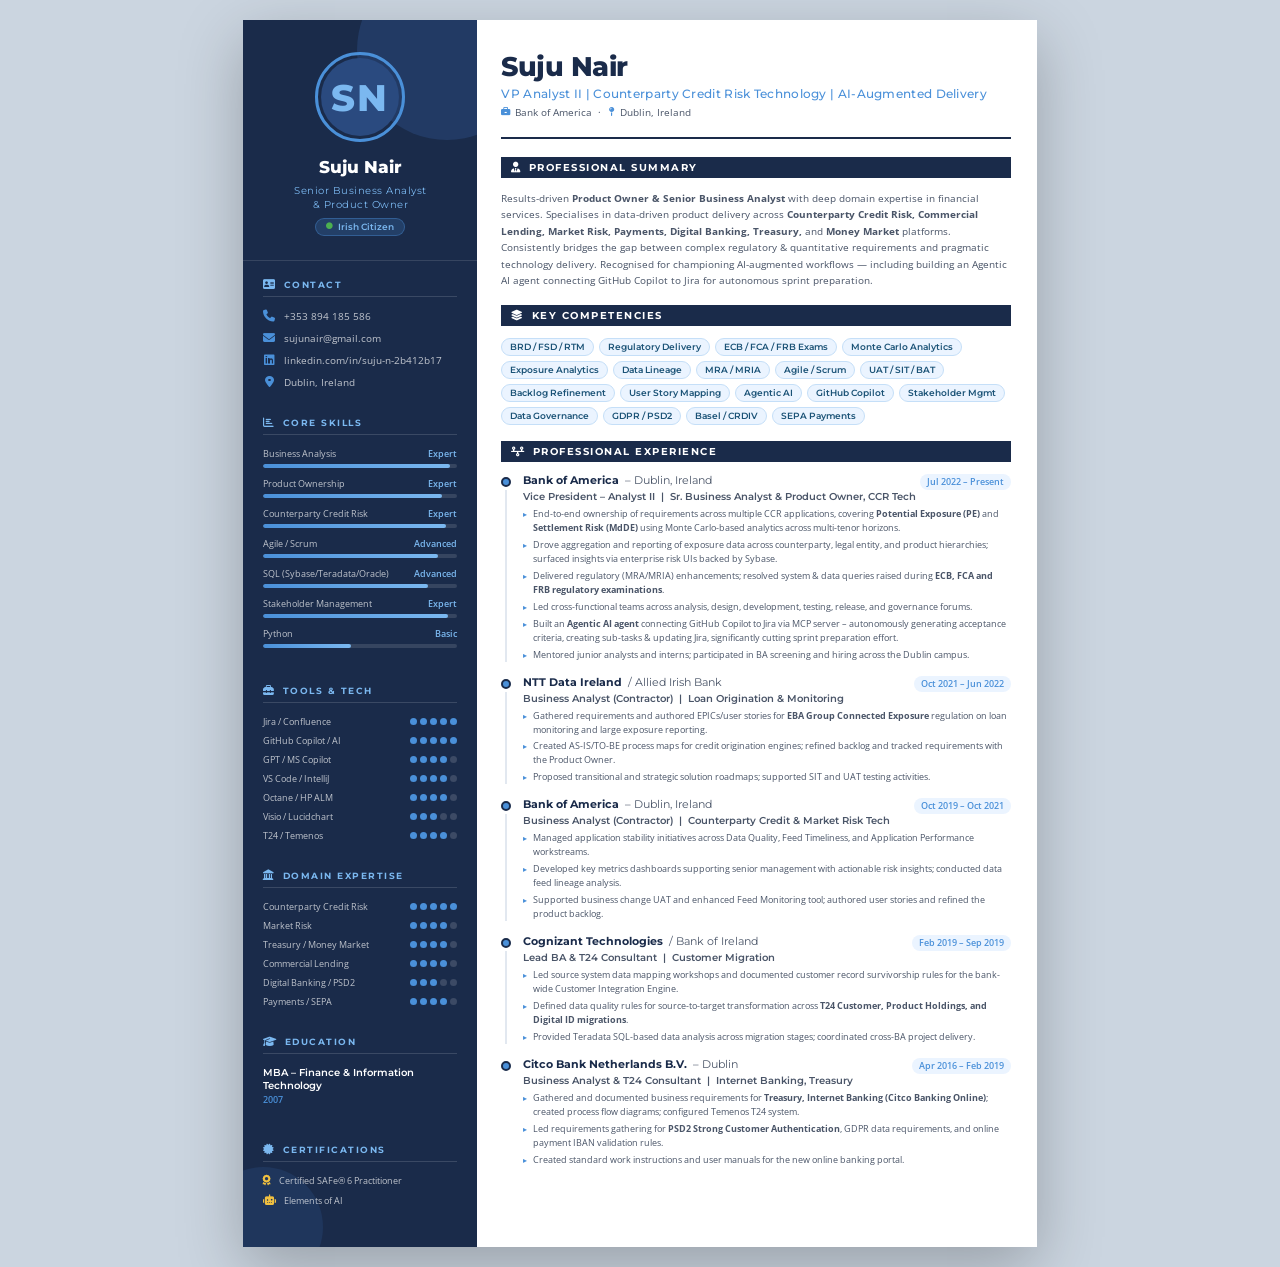
==== resume.html @ fcee7c19 "Add files via upload" ====
<!DOCTYPE html>
<html lang="en">
<head>
  <meta charset="UTF-8" />
  <meta name="viewport" content="width=device-width, initial-scale=1.0"/>
  <title>Suju Nair – CV | Senior Business Analyst & Product Owner</title>
  <meta name="description" content="Professional CV of Suju Nair – VP Analyst at Bank of America, specialising in Counterparty Credit Risk Technology and AI-augmented delivery."/>
  <link rel="preconnect" href="https://fonts.googleapis.com"/>
  <link rel="preconnect" href="https://fonts.gstatic.com" crossorigin/>
  <link href="https://fonts.googleapis.com/css2?family=Montserrat:wght@300;400;500;600;700;800&family=Open+Sans:wght@300;400;500;600&display=swap" rel="stylesheet"/>
  <link rel="stylesheet" href="https://cdnjs.cloudflare.com/ajax/libs/font-awesome/6.5.1/css/all.min.css"/>

  <style>
    /* ── Reset & Base ── */
    *, *::before, *::after { box-sizing: border-box; margin: 0; padding: 0; }

    :root {
      --sidebar-bg: #1A2B4A;
      --sidebar-accent: #2A4A7F;
      --accent: #4A90D9;
      --accent-light: #7BB8F0;
      --gold: #F0C040;
      --text-light: #FFFFFF;
      --text-muted: rgba(255,255,255,0.72);
      --main-bg: #FFFFFF;
      --main-text: #1E2535;
      --sub-text: #4A5568;
      --border: #E2E8F0;
      --tag-bg: #EBF4FF;
      --tag-text: #1A5276;
    }

    html { font-size: 10pt; }

    body {
      font-family: 'Open Sans', sans-serif;
      background: #CBD5E0;
      display: flex;
      justify-content: center;
      align-items: flex-start;
      min-height: 100vh;
      padding: 20px;
    }

    /* ── Page wrapper ── */
    .page {
      width: 210mm;
      background: var(--main-bg);
      display: grid;
      grid-template-columns: 62mm 1fr;
      box-shadow: 0 20px 60px rgba(0,0,0,0.25);
      position: relative;
    }

    /* ═══════════════════════════
       SIDEBAR
    ═══════════════════════════ */
    .sidebar {
      background: var(--sidebar-bg);
      color: var(--text-light);
      padding: 0 0 30px 0;
      display: flex;
      flex-direction: column;
      gap: 0;
      position: relative;
      overflow: hidden;
    }

    /* decorative circles */
    .sidebar::before {
      content: '';
      position: absolute;
      top: -60px; right: -60px;
      width: 180px; height: 180px;
      border-radius: 50%;
      background: var(--sidebar-accent);
      opacity: 0.5;
    }
    .sidebar::after {
      content: '';
      position: absolute;
      bottom: -40px; left: -40px;
      width: 120px; height: 120px;
      border-radius: 50%;
      background: var(--sidebar-accent);
      opacity: 0.35;
    }

    /* Profile block */
    .profile-block {
      display: flex;
      flex-direction: column;
      align-items: center;
      padding: 32px 20px 24px;
      text-align: center;
      border-bottom: 1px solid rgba(255,255,255,0.12);
      position: relative;
      z-index: 2;
    }

    .avatar-ring {
      width: 90px; height: 90px;
      border-radius: 50%;
      border: 3px solid var(--accent);
      padding: 3px;
      margin-bottom: 14px;
    }
    .avatar-ring .avatar-inner {
      width: 100%; height: 100%;
      border-radius: 50%;
      background: var(--sidebar-accent);
      display: flex;
      align-items: center;
      justify-content: center;
      font-family: 'Montserrat', sans-serif;
      font-weight: 800;
      font-size: 28pt;
      color: var(--accent-light);
      letter-spacing: 2px;
    }

    .profile-name {
      font-family: 'Montserrat', sans-serif;
      font-weight: 800;
      font-size: 13pt;
      line-height: 1.25;
      color: #fff;
      margin-bottom: 6px;
    }
    .profile-title {
      font-family: 'Montserrat', sans-serif;
      font-weight: 400;
      font-size: 7.5pt;
      color: var(--accent-light);
      letter-spacing: 0.5px;
      line-height: 1.4;
    }

    /* Sidebar sections */
    .sidebar-section {
      padding: 18px 20px 10px;
      position: relative;
      z-index: 2;
    }

    .sidebar-section-title {
      font-family: 'Montserrat', sans-serif;
      font-weight: 700;
      font-size: 7pt;
      letter-spacing: 1.5px;
      text-transform: uppercase;
      color: var(--accent-light);
      display: flex;
      align-items: center;
      gap: 7px;
      margin-bottom: 12px;
      padding-bottom: 6px;
      border-bottom: 1px solid rgba(255,255,255,0.14);
    }
    .sidebar-section-title i {
      font-size: 8pt;
    }

    /* Contact */
    .contact-list { list-style: none; display: flex; flex-direction: column; gap: 8px; }
    .contact-list li {
      display: flex;
      align-items: flex-start;
      gap: 9px;
      font-size: 7.5pt;
      color: var(--text-muted);
      line-height: 1.4;
    }
    .contact-list li i {
      color: var(--accent);
      font-size: 9pt;
      margin-top: 1px;
      flex-shrink: 0;
      width: 12px;
      text-align: center;
    }
    .contact-list a { color: inherit; text-decoration: none; }

    /* Status badge */
    .status-badge {
      display: inline-flex;
      align-items: center;
      gap: 5px;
      background: rgba(74,144,217,0.2);
      border: 1px solid rgba(74,144,217,0.4);
      border-radius: 20px;
      padding: 3px 10px;
      font-size: 6.5pt;
      color: var(--accent-light);
      font-family: 'Montserrat', sans-serif;
      font-weight: 600;
      margin-top: 6px;
    }

    /* Skills bars */
    .skill-item { margin-bottom: 9px; }
    .skill-label {
      display: flex;
      justify-content: space-between;
      font-size: 7pt;
      color: var(--text-muted);
      margin-bottom: 4px;
    }
    .skill-label span:last-child { color: var(--accent-light); font-weight: 600; }
    .skill-bar {
      height: 4px;
      background: rgba(255,255,255,0.12);
      border-radius: 10px;
      overflow: hidden;
    }
    .skill-fill {
      height: 100%;
      border-radius: 10px;
      background: linear-gradient(90deg, var(--accent), var(--accent-light));
    }

    /* Dot skills */
    .dot-skill-list { display: flex; flex-direction: column; gap: 6px; }
    .dot-skill {
      display: flex;
      justify-content: space-between;
      align-items: center;
      font-size: 7pt;
      color: var(--text-muted);
    }
    .dots {
      display: flex;
      gap: 3px;
    }
    .dot {
      width: 7px; height: 7px;
      border-radius: 50%;
      background: rgba(255,255,255,0.15);
    }
    .dot.filled { background: var(--accent); }

    /* Cert tags */
    .cert-list { display: flex; flex-direction: column; gap: 7px; }
    .cert-item {
      display: flex;
      align-items: flex-start;
      gap: 8px;
      font-size: 7pt;
      color: var(--text-muted);
      line-height: 1.4;
    }
    .cert-item i {
      color: var(--gold);
      font-size: 8pt;
      flex-shrink: 0;
      margin-top: 1px;
    }

    /* Education sidebar */
    .edu-item {
      margin-bottom: 10px;
    }
    .edu-degree {
      font-family: 'Montserrat', sans-serif;
      font-weight: 600;
      font-size: 7.5pt;
      color: #fff;
      line-height: 1.3;
    }
    .edu-year {
      font-size: 6.5pt;
      color: var(--accent);
      font-weight: 600;
      margin-top: 2px;
    }

    /* ═══════════════════════════
       MAIN CONTENT
    ═══════════════════════════ */
    .main {
      padding: 32px 26px 30px 24px;
      display: flex;
      flex-direction: column;
      gap: 0;
    }

    /* Main header */
    .main-header {
      padding-bottom: 18px;
      border-bottom: 2px solid var(--sidebar-bg);
      margin-bottom: 18px;
    }
    .main-header h1 {
      font-family: 'Montserrat', sans-serif;
      font-weight: 800;
      font-size: 20pt;
      color: var(--sidebar-bg);
      letter-spacing: -0.5px;
      line-height: 1.15;
    }
    .main-header .title-line {
      font-family: 'Montserrat', sans-serif;
      font-weight: 500;
      font-size: 9pt;
      color: var(--accent);
      letter-spacing: 0.3px;
      margin-top: 3px;
    }
    .main-header .location-line {
      font-size: 7.5pt;
      color: var(--sub-text);
      margin-top: 4px;
      display: flex;
      align-items: center;
      gap: 5px;
    }

    /* Section headings */
    .section { margin-bottom: 16px; }
    .section-title {
      font-family: 'Montserrat', sans-serif;
      font-weight: 700;
      font-size: 7.5pt;
      letter-spacing: 1.5px;
      text-transform: uppercase;
      color: #fff;
      background: var(--sidebar-bg);
      padding: 4px 10px;
      display: flex;
      align-items: center;
      gap: 7px;
      margin-bottom: 12px;
    }
    .section-title i { font-size: 8pt; }

    /* Summary */
    .summary-text {
      font-size: 7.5pt;
      color: var(--sub-text);
      line-height: 1.65;
    }

    /* Experience timeline */
    .timeline { display: flex; flex-direction: column; gap: 0; }

    .tl-item {
      display: grid;
      grid-template-columns: 10px 1fr;
      gap: 0 12px;
      position: relative;
      padding-bottom: 14px;
    }
    .tl-item:last-child { padding-bottom: 0; }

    /* timeline line */
    .tl-line {
      display: flex;
      flex-direction: column;
      align-items: center;
    }
    .tl-dot {
      width: 10px; height: 10px;
      border-radius: 50%;
      background: var(--accent);
      border: 2px solid var(--sidebar-bg);
      flex-shrink: 0;
      margin-top: 3px;
    }
    .tl-connector {
      flex: 1;
      width: 2px;
      background: var(--border);
      margin-top: 3px;
    }
    .tl-item:last-child .tl-connector { display: none; }

    .tl-body { padding-top: 0; }

    .tl-header {
      display: flex;
      justify-content: space-between;
      align-items: flex-start;
      flex-wrap: wrap;
      gap: 2px;
    }

    .tl-company {
      font-family: 'Montserrat', sans-serif;
      font-weight: 700;
      font-size: 8pt;
      color: var(--sidebar-bg);
    }
    .tl-date {
      font-size: 6.5pt;
      font-weight: 600;
      color: var(--accent);
      background: var(--tag-bg);
      padding: 2px 7px;
      border-radius: 10px;
      white-space: nowrap;
    }
    .tl-role {
      font-family: 'Montserrat', sans-serif;
      font-weight: 600;
      font-size: 7.2pt;
      color: var(--sub-text);
      margin-top: 1px;
      margin-bottom: 5px;
    }
    .tl-bullets {
      list-style: none;
      display: flex;
      flex-direction: column;
      gap: 3px;
    }
    .tl-bullets li {
      font-size: 7pt;
      color: var(--sub-text);
      line-height: 1.5;
      padding-left: 10px;
      position: relative;
    }
    .tl-bullets li::before {
      content: '▸';
      position: absolute;
      left: 0;
      color: var(--accent);
      font-size: 6pt;
      top: 1px;
    }

    /* Skill Tags */
    .tag-cloud { display: flex; flex-wrap: wrap; gap: 5px; }
    .tag {
      background: var(--tag-bg);
      color: var(--tag-text);
      font-size: 6.5pt;
      font-weight: 600;
      padding: 3px 8px;
      border-radius: 12px;
      font-family: 'Montserrat', sans-serif;
      border: 1px solid #C5DFF8;
    }

    /* ── Print styles ── */
    @media print {
      body {
        background: none;
        padding: 0;
        margin: 0;
      }
      .page {
        width: 210mm;
        box-shadow: none;
        page-break-after: avoid;
      }

      @page {
        size: A4;
        margin: 0;
      }
    }
  </style>
</head>
<body>
<div class="page">

  <!-- ════════════════ SIDEBAR ════════════════ -->
  <aside class="sidebar">

    <!-- Profile -->
    <div class="profile-block">
      <div class="avatar-ring">
        <div class="avatar-inner">SN</div>
      </div>
      <div class="profile-name">Suju Nair</div>
      <div class="profile-title">Senior Business Analyst<br/>& Product Owner</div>
      <div class="status-badge"><i class="fa-solid fa-circle" style="font-size:5pt;color:#4CAF50;"></i> Irish Citizen</div>
    </div>

    <!-- Contact -->
    <div class="sidebar-section">
      <div class="sidebar-section-title"><i class="fa-solid fa-address-card"></i> Contact</div>
      <ul class="contact-list">
        <li><i class="fa-solid fa-phone"></i> +353 894 185 586</li>
        <li><i class="fa-solid fa-envelope"></i> sujunair@gmail.com</li>
        <li><i class="fa-brands fa-linkedin"></i>
          <a href="https://www.linkedin.com/in/suju-n-2b412b17" target="_blank">linkedin.com/in/suju-n-2b412b17</a>
        </li>
        <li><i class="fa-solid fa-location-dot"></i> Dublin, Ireland</li>
      </ul>
    </div>

    <!-- Core Skills -->
    <div class="sidebar-section">
      <div class="sidebar-section-title"><i class="fa-solid fa-chart-bar"></i> Core Skills</div>
      <div class="skill-item">
        <div class="skill-label"><span>Business Analysis</span><span>Expert</span></div>
        <div class="skill-bar"><div class="skill-fill" style="width:96%"></div></div>
      </div>
      <div class="skill-item">
        <div class="skill-label"><span>Product Ownership</span><span>Expert</span></div>
        <div class="skill-bar"><div class="skill-fill" style="width:92%"></div></div>
      </div>
      <div class="skill-item">
        <div class="skill-label"><span>Counterparty Credit Risk</span><span>Expert</span></div>
        <div class="skill-bar"><div class="skill-fill" style="width:94%"></div></div>
      </div>
      <div class="skill-item">
        <div class="skill-label"><span>Agile / Scrum</span><span>Advanced</span></div>
        <div class="skill-bar"><div class="skill-fill" style="width:90%"></div></div>
      </div>
      <div class="skill-item">
        <div class="skill-label"><span>SQL (Sybase/Teradata/Oracle)</span><span>Advanced</span></div>
        <div class="skill-bar"><div class="skill-fill" style="width:85%"></div></div>
      </div>
      <div class="skill-item">
        <div class="skill-label"><span>Stakeholder Management</span><span>Expert</span></div>
        <div class="skill-bar"><div class="skill-fill" style="width:95%"></div></div>
      </div>
      <div class="skill-item">
        <div class="skill-label"><span>Python</span><span>Basic</span></div>
        <div class="skill-bar"><div class="skill-fill" style="width:45%"></div></div>
      </div>
    </div>

    <!-- Tools -->
    <div class="sidebar-section">
      <div class="sidebar-section-title"><i class="fa-solid fa-toolbox"></i> Tools & Tech</div>
      <div class="dot-skill-list">
        <div class="dot-skill"><span>Jira / Confluence</span>
          <div class="dots"><div class="dot filled"></div><div class="dot filled"></div><div class="dot filled"></div><div class="dot filled"></div><div class="dot filled"></div></div>
        </div>
        <div class="dot-skill"><span>GitHub Copilot / AI</span>
          <div class="dots"><div class="dot filled"></div><div class="dot filled"></div><div class="dot filled"></div><div class="dot filled"></div><div class="dot filled"></div></div>
        </div>
        <div class="dot-skill"><span>GPT / MS Copilot</span>
          <div class="dots"><div class="dot filled"></div><div class="dot filled"></div><div class="dot filled"></div><div class="dot filled"></div><div class="dot"></div></div>
        </div>
        <div class="dot-skill"><span>VS Code / IntelliJ</span>
          <div class="dots"><div class="dot filled"></div><div class="dot filled"></div><div class="dot filled"></div><div class="dot filled"></div><div class="dot"></div></div>
        </div>
        <div class="dot-skill"><span>Octane / HP ALM</span>
          <div class="dots"><div class="dot filled"></div><div class="dot filled"></div><div class="dot filled"></div><div class="dot filled"></div><div class="dot"></div></div>
        </div>
        <div class="dot-skill"><span>Visio / Lucidchart</span>
          <div class="dots"><div class="dot filled"></div><div class="dot filled"></div><div class="dot filled"></div><div class="dot"></div><div class="dot"></div></div>
        </div>
        <div class="dot-skill"><span>T24 / Temenos</span>
          <div class="dots"><div class="dot filled"></div><div class="dot filled"></div><div class="dot filled"></div><div class="dot filled"></div><div class="dot"></div></div>
        </div>
      </div>
    </div>

    <!-- Domain Expertise -->
    <div class="sidebar-section">
      <div class="sidebar-section-title"><i class="fa-solid fa-landmark"></i> Domain Expertise</div>
      <div class="dot-skill-list">
        <div class="dot-skill"><span>Counterparty Credit Risk</span>
          <div class="dots"><div class="dot filled"></div><div class="dot filled"></div><div class="dot filled"></div><div class="dot filled"></div><div class="dot filled"></div></div>
        </div>
        <div class="dot-skill"><span>Market Risk</span>
          <div class="dots"><div class="dot filled"></div><div class="dot filled"></div><div class="dot filled"></div><div class="dot filled"></div><div class="dot"></div></div>
        </div>
        <div class="dot-skill"><span>Treasury / Money Market</span>
          <div class="dots"><div class="dot filled"></div><div class="dot filled"></div><div class="dot filled"></div><div class="dot filled"></div><div class="dot"></div></div>
        </div>
        <div class="dot-skill"><span>Commercial Lending</span>
          <div class="dots"><div class="dot filled"></div><div class="dot filled"></div><div class="dot filled"></div><div class="dot filled"></div><div class="dot"></div></div>
        </div>
        <div class="dot-skill"><span>Digital Banking / PSD2</span>
          <div class="dots"><div class="dot filled"></div><div class="dot filled"></div><div class="dot filled"></div><div class="dot"></div><div class="dot"></div></div>
        </div>
        <div class="dot-skill"><span>Payments / SEPA</span>
          <div class="dots"><div class="dot filled"></div><div class="dot filled"></div><div class="dot filled"></div><div class="dot filled"></div><div class="dot"></div></div>
        </div>
      </div>
    </div>

    <!-- Education -->
    <div class="sidebar-section">
      <div class="sidebar-section-title"><i class="fa-solid fa-graduation-cap"></i> Education</div>
      <div class="edu-item">
        <div class="edu-degree">MBA – Finance &amp; Information Technology</div>
        <div class="edu-year">2007</div>
      </div>
    </div>

    <!-- Certifications -->
    <div class="sidebar-section">
      <div class="sidebar-section-title"><i class="fa-solid fa-certificate"></i> Certifications</div>
      <div class="cert-list">
        <div class="cert-item"><i class="fa-solid fa-award"></i> Certified SAFe® 6 Practitioner</div>
        <div class="cert-item"><i class="fa-solid fa-robot"></i> Elements of AI</div>
      </div>
    </div>

  </aside>

  <!-- ════════════════ MAIN CONTENT ════════════════ -->
  <main class="main">

    <!-- Header -->
    <div class="main-header">
      <h1>Suju Nair</h1>
      <div class="title-line">VP Analyst II | Counterparty Credit Risk Technology | AI-Augmented Delivery</div>
      <div class="location-line"><i class="fa-solid fa-briefcase" style="color:var(--accent);font-size:7pt;"></i> Bank of America &nbsp;·&nbsp; <i class="fa-solid fa-map-pin" style="color:var(--accent);font-size:7pt;"></i> Dublin, Ireland</div>
    </div>

    <!-- Summary -->
    <div class="section">
      <div class="section-title"><i class="fa-solid fa-user-tie"></i> Professional Summary</div>
      <p class="summary-text">
        Results-driven <strong>Product Owner &amp; Senior Business Analyst</strong> with deep domain expertise in financial services. Specialises in data-driven product delivery across <strong>Counterparty Credit Risk, Commercial Lending, Market Risk, Payments, Digital Banking, Treasury,</strong> and <strong>Money Market</strong> platforms. Consistently bridges the gap between complex regulatory &amp; quantitative requirements and pragmatic technology delivery. Recognised for championing AI-augmented workflows — including building an Agentic AI agent connecting GitHub Copilot to Jira for autonomous sprint preparation.
      </p>
    </div>

    <!-- Key Competencies -->
    <div class="section">
      <div class="section-title"><i class="fa-solid fa-layer-group"></i> Key Competencies</div>
      <div class="tag-cloud">
        <span class="tag">BRD / FSD / RTM</span>
        <span class="tag">Regulatory Delivery</span>
        <span class="tag">ECB / FCA / FRB Exams</span>
        <span class="tag">Monte Carlo Analytics</span>
        <span class="tag">Exposure Analytics</span>
        <span class="tag">Data Lineage</span>
        <span class="tag">MRA / MRIA</span>
        <span class="tag">Agile / Scrum</span>
        <span class="tag">UAT / SIT / BAT</span>
        <span class="tag">Backlog Refinement</span>
        <span class="tag">User Story Mapping</span>
        <span class="tag">Agentic AI</span>
        <span class="tag">GitHub Copilot</span>
        <span class="tag">Stakeholder Mgmt</span>
        <span class="tag">Data Governance</span>
        <span class="tag">GDPR / PSD2</span>
        <span class="tag">Basel / CRDIV</span>
        <span class="tag">SEPA Payments</span>
      </div>
    </div>

    <!-- Experience -->
    <div class="section">
      <div class="section-title"><i class="fa-solid fa-timeline"></i> Professional Experience</div>
      <div class="timeline">

        <!-- Bank of America 2022 -->
        <div class="tl-item">
          <div class="tl-line"><div class="tl-dot"></div><div class="tl-connector"></div></div>
          <div class="tl-body">
            <div class="tl-header">
              <div class="tl-company">Bank of America &nbsp;<span style="font-weight:400;color:var(--sub-text);">– Dublin, Ireland</span></div>
              <div class="tl-date">Jul 2022 – Present</div>
            </div>
            <div class="tl-role">Vice President – Analyst II &nbsp;|&nbsp; Sr. Business Analyst &amp; Product Owner, CCR Tech</div>
            <ul class="tl-bullets">
              <li>End-to-end ownership of requirements across multiple CCR applications, covering <strong>Potential Exposure (PE)</strong> and <strong>Settlement Risk (MdDE)</strong> using Monte Carlo-based analytics across multi-tenor horizons.</li>
              <li>Drove aggregation and reporting of exposure data across counterparty, legal entity, and product hierarchies; surfaced insights via enterprise risk UIs backed by Sybase.</li>
              <li>Delivered regulatory (MRA/MRIA) enhancements; resolved system &amp; data queries raised during <strong>ECB, FCA and FRB regulatory examinations</strong>.</li>
              <li>Led cross-functional teams across analysis, design, development, testing, release, and governance forums.</li>
              <li>Built an <strong>Agentic AI agent</strong> connecting GitHub Copilot to Jira via MCP server – autonomously generating acceptance criteria, creating sub-tasks &amp; updating Jira, significantly cutting sprint preparation effort.</li>
              <li>Mentored junior analysts and interns; participated in BA screening and hiring across the Dublin campus.</li>
            </ul>
          </div>
        </div>

        <!-- NTT Data / AIB -->
        <div class="tl-item">
          <div class="tl-line"><div class="tl-dot"></div><div class="tl-connector"></div></div>
          <div class="tl-body">
            <div class="tl-header">
              <div class="tl-company">NTT Data Ireland &nbsp;<span style="font-weight:400;color:var(--sub-text);">/ Allied Irish Bank</span></div>
              <div class="tl-date">Oct 2021 – Jun 2022</div>
            </div>
            <div class="tl-role">Business Analyst (Contractor) &nbsp;|&nbsp; Loan Origination &amp; Monitoring</div>
            <ul class="tl-bullets">
              <li>Gathered requirements and authored EPICs/user stories for <strong>EBA Group Connected Exposure</strong> regulation on loan monitoring and large exposure reporting.</li>
              <li>Created AS-IS/TO-BE process maps for credit origination engines; refined backlog and tracked requirements with the Product Owner.</li>
              <li>Proposed transitional and strategic solution roadmaps; supported SIT and UAT testing activities.</li>
            </ul>
          </div>
        </div>

        <!-- Bank of America 2019 -->
        <div class="tl-item">
          <div class="tl-line"><div class="tl-dot"></div><div class="tl-connector"></div></div>
          <div class="tl-body">
            <div class="tl-header">
              <div class="tl-company">Bank of America &nbsp;<span style="font-weight:400;color:var(--sub-text);">– Dublin, Ireland</span></div>
              <div class="tl-date">Oct 2019 – Oct 2021</div>
            </div>
            <div class="tl-role">Business Analyst (Contractor) &nbsp;|&nbsp; Counterparty Credit &amp; Market Risk Tech</div>
            <ul class="tl-bullets">
              <li>Managed application stability initiatives across Data Quality, Feed Timeliness, and Application Performance workstreams.</li>
              <li>Developed key metrics dashboards supporting senior management with actionable risk insights; conducted data feed lineage analysis.</li>
              <li>Supported business change UAT and enhanced Feed Monitoring tool; authored user stories and refined the product backlog.</li>
            </ul>
          </div>
        </div>

        <!-- Cognizant / BOI -->
        <div class="tl-item">
          <div class="tl-line"><div class="tl-dot"></div><div class="tl-connector"></div></div>
          <div class="tl-body">
            <div class="tl-header">
              <div class="tl-company">Cognizant Technologies &nbsp;<span style="font-weight:400;color:var(--sub-text);">/ Bank of Ireland</span></div>
              <div class="tl-date">Feb 2019 – Sep 2019</div>
            </div>
            <div class="tl-role">Lead BA &amp; T24 Consultant &nbsp;|&nbsp; Customer Migration</div>
            <ul class="tl-bullets">
              <li>Led source system data mapping workshops and documented customer record survivorship rules for the bank-wide Customer Integration Engine.</li>
              <li>Defined data quality rules for source-to-target transformation across <strong>T24 Customer, Product Holdings, and Digital ID migrations</strong>.</li>
              <li>Provided Teradata SQL-based data analysis across migration stages; coordinated cross-BA project delivery.</li>
            </ul>
          </div>
        </div>

        <!-- Citco Bank -->
        <div class="tl-item">
          <div class="tl-line"><div class="tl-dot"></div></div>
          <div class="tl-body">
            <div class="tl-header">
              <div class="tl-company">Citco Bank Netherlands B.V. &nbsp;<span style="font-weight:400;color:var(--sub-text);">– Dublin</span></div>
              <div class="tl-date">Apr 2016 – Feb 2019</div>
            </div>
            <div class="tl-role">Business Analyst &amp; T24 Consultant &nbsp;|&nbsp; Internet Banking, Treasury</div>
            <ul class="tl-bullets">
              <li>Gathered and documented business requirements for <strong>Treasury, Internet Banking (Citco Banking Online)</strong>; created process flow diagrams; configured Temenos T24 system.</li>
              <li>Led requirements gathering for <strong>PSD2 Strong Customer Authentication</strong>, GDPR data requirements, and online payment IBAN validation rules.</li>
              <li>Created standard work instructions and user manuals for the new online banking portal.</li>
            </ul>
          </div>
        </div>


      </div>
    </div>

  </main>
</div>
</body>
</html>
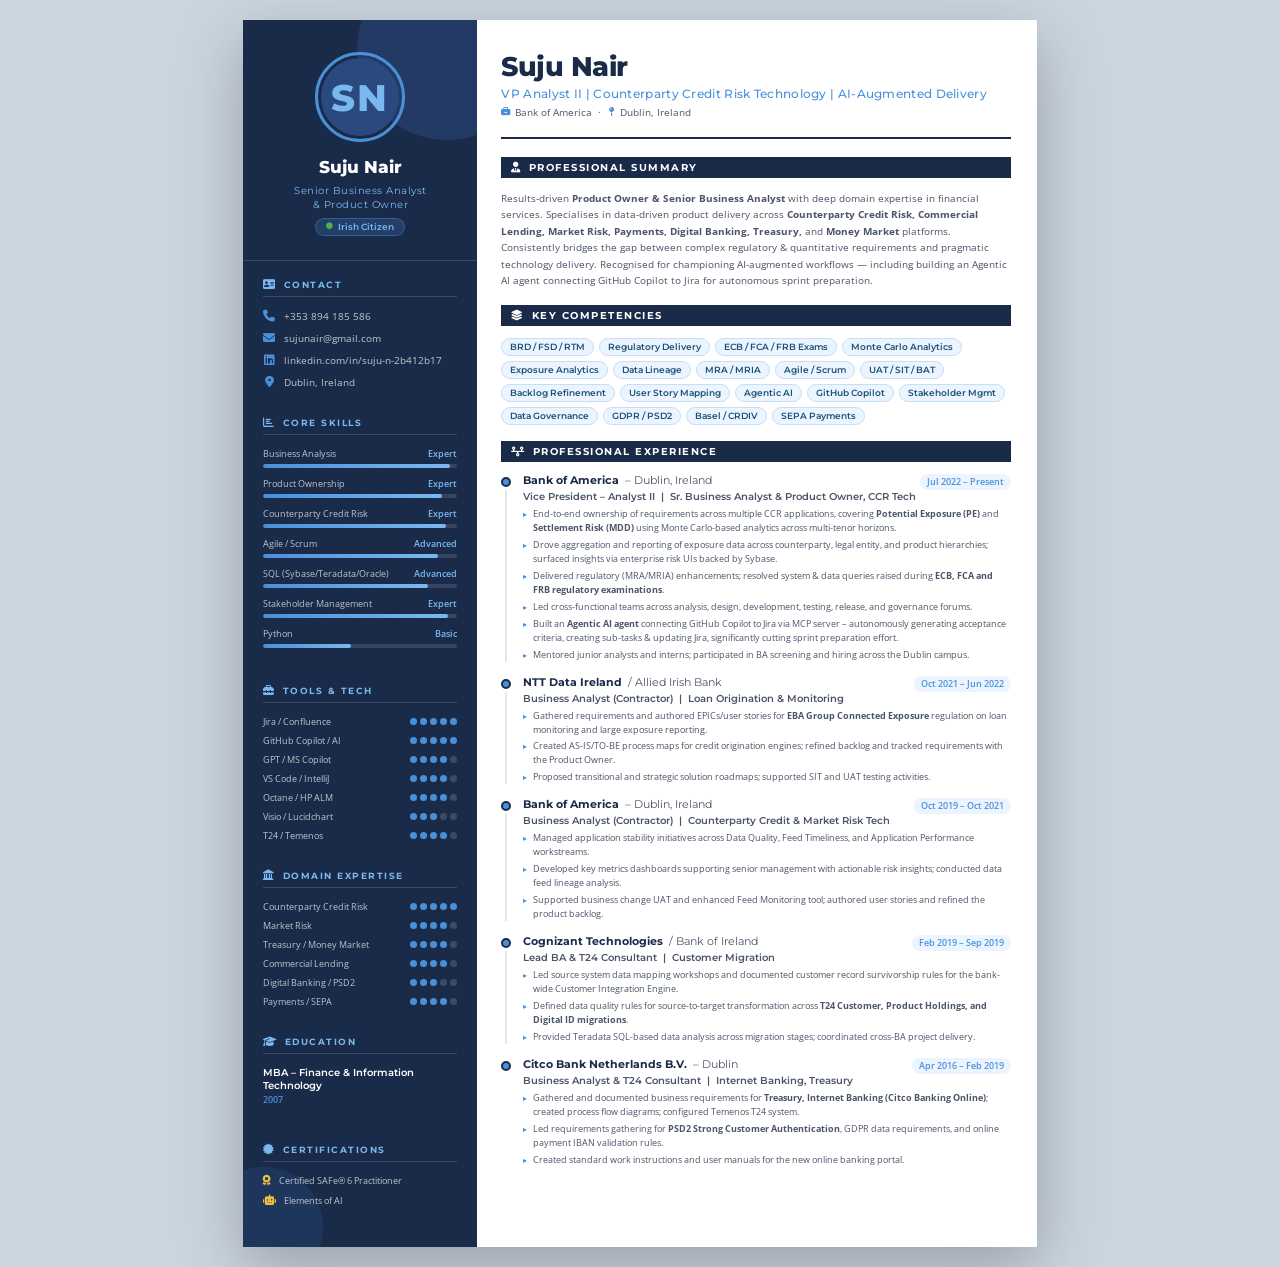
==== commit de1507d6: "Add files via upload" ====
--- a/resume.html
+++ b/resume.html
@@ -1,743 +1,1214 @@
 <!DOCTYPE html>
 <html lang="en">
+
 <head>
-  <meta charset="UTF-8" />
-  <meta name="viewport" content="width=device-width, initial-scale=1.0"/>
-  <title>Suju Nair – CV | Senior Business Analyst & Product Owner</title>
-  <meta name="description" content="Professional CV of Suju Nair – VP Analyst at Bank of America, specialising in Counterparty Credit Risk Technology and AI-augmented delivery."/>
-  <link rel="preconnect" href="https://fonts.googleapis.com"/>
-  <link rel="preconnect" href="https://fonts.gstatic.com" crossorigin/>
-  <link href="https://fonts.googleapis.com/css2?family=Montserrat:wght@300;400;500;600;700;800&family=Open+Sans:wght@300;400;500;600&display=swap" rel="stylesheet"/>
-  <link rel="stylesheet" href="https://cdnjs.cloudflare.com/ajax/libs/font-awesome/6.5.1/css/all.min.css"/>
-
-  <style>
-    /* ── Reset & Base ── */
-    *, *::before, *::after { box-sizing: border-box; margin: 0; padding: 0; }
-
-    :root {
-      --sidebar-bg: #1A2B4A;
-      --sidebar-accent: #2A4A7F;
-      --accent: #4A90D9;
-      --accent-light: #7BB8F0;
-      --gold: #F0C040;
-      --text-light: #FFFFFF;
-      --text-muted: rgba(255,255,255,0.72);
-      --main-bg: #FFFFFF;
-      --main-text: #1E2535;
-      --sub-text: #4A5568;
-      --border: #E2E8F0;
-      --tag-bg: #EBF4FF;
-      --tag-text: #1A5276;
-    }
-
-    html { font-size: 10pt; }
-
-    body {
-      font-family: 'Open Sans', sans-serif;
-      background: #CBD5E0;
-      display: flex;
-      justify-content: center;
-      align-items: flex-start;
-      min-height: 100vh;
-      padding: 20px;
-    }
-
-    /* ── Page wrapper ── */
-    .page {
-      width: 210mm;
-      background: var(--main-bg);
-      display: grid;
-      grid-template-columns: 62mm 1fr;
-      box-shadow: 0 20px 60px rgba(0,0,0,0.25);
-      position: relative;
-    }
-
-    /* ═══════════════════════════
+    <meta charset="UTF-8" />
+    <meta name="viewport" content="width=device-width, initial-scale=1.0" />
+    <title>Suju Nair – CV | Senior Business Analyst & Product Owner</title>
+    <meta name="description"
+        content="Professional CV of Suju Nair – VP Analyst at Bank of America, specialising in Counterparty Credit Risk Technology and AI-augmented delivery." />
+    <link rel="preconnect" href="https://fonts.googleapis.com" />
+    <link rel="preconnect" href="https://fonts.gstatic.com" crossorigin />
+    <link
+        href="https://fonts.googleapis.com/css2?family=Montserrat:wght@300;400;500;600;700;800&family=Open+Sans:wght@300;400;500;600&display=swap"
+        rel="stylesheet" />
+    <link rel="stylesheet" href="https://cdnjs.cloudflare.com/ajax/libs/font-awesome/6.5.1/css/all.min.css" />
+
+    <style>
+        /* ── Reset & Base ── */
+        *,
+        *::before,
+        *::after {
+            box-sizing: border-box;
+            margin: 0;
+            padding: 0;
+        }
+
+        :root {
+            --sidebar-bg: #1A2B4A;
+            --sidebar-accent: #2A4A7F;
+            --accent: #4A90D9;
+            --accent-light: #7BB8F0;
+            --gold: #F0C040;
+            --text-light: #FFFFFF;
+            --text-muted: rgba(255, 255, 255, 0.72);
+            --main-bg: #FFFFFF;
+            --main-text: #1E2535;
+            --sub-text: #4A5568;
+            --border: #E2E8F0;
+            --tag-bg: #EBF4FF;
+            --tag-text: #1A5276;
+        }
+
+        html {
+            font-size: 10pt;
+        }
+
+        body {
+            font-family: 'Open Sans', sans-serif;
+            background: #CBD5E0;
+            display: flex;
+            justify-content: center;
+            align-items: flex-start;
+            min-height: 100vh;
+            padding: 20px;
+        }
+
+        /* ── Page wrapper ── */
+        .page {
+            width: 210mm;
+            max-width: 100%;
+            background: var(--main-bg);
+            display: grid;
+            grid-template-columns: 62mm 1fr;
+            box-shadow: 0 20px 60px rgba(0, 0, 0, 0.25);
+            position: relative;
+        }
+
+        /* ═══════════════════════════
        SIDEBAR
     ═══════════════════════════ */
-    .sidebar {
-      background: var(--sidebar-bg);
-      color: var(--text-light);
-      padding: 0 0 30px 0;
-      display: flex;
-      flex-direction: column;
-      gap: 0;
-      position: relative;
-      overflow: hidden;
-    }
-
-    /* decorative circles */
-    .sidebar::before {
-      content: '';
-      position: absolute;
-      top: -60px; right: -60px;
-      width: 180px; height: 180px;
-      border-radius: 50%;
-      background: var(--sidebar-accent);
-      opacity: 0.5;
-    }
-    .sidebar::after {
-      content: '';
-      position: absolute;
-      bottom: -40px; left: -40px;
-      width: 120px; height: 120px;
-      border-radius: 50%;
-      background: var(--sidebar-accent);
-      opacity: 0.35;
-    }
-
-    /* Profile block */
-    .profile-block {
-      display: flex;
-      flex-direction: column;
-      align-items: center;
-      padding: 32px 20px 24px;
-      text-align: center;
-      border-bottom: 1px solid rgba(255,255,255,0.12);
-      position: relative;
-      z-index: 2;
-    }
-
-    .avatar-ring {
-      width: 90px; height: 90px;
-      border-radius: 50%;
-      border: 3px solid var(--accent);
-      padding: 3px;
-      margin-bottom: 14px;
-    }
-    .avatar-ring .avatar-inner {
-      width: 100%; height: 100%;
-      border-radius: 50%;
-      background: var(--sidebar-accent);
-      display: flex;
-      align-items: center;
-      justify-content: center;
-      font-family: 'Montserrat', sans-serif;
-      font-weight: 800;
-      font-size: 28pt;
-      color: var(--accent-light);
-      letter-spacing: 2px;
-    }
-
-    .profile-name {
-      font-family: 'Montserrat', sans-serif;
-      font-weight: 800;
-      font-size: 13pt;
-      line-height: 1.25;
-      color: #fff;
-      margin-bottom: 6px;
-    }
-    .profile-title {
-      font-family: 'Montserrat', sans-serif;
-      font-weight: 400;
-      font-size: 7.5pt;
-      color: var(--accent-light);
-      letter-spacing: 0.5px;
-      line-height: 1.4;
-    }
-
-    /* Sidebar sections */
-    .sidebar-section {
-      padding: 18px 20px 10px;
-      position: relative;
-      z-index: 2;
-    }
-
-    .sidebar-section-title {
-      font-family: 'Montserrat', sans-serif;
-      font-weight: 700;
-      font-size: 7pt;
-      letter-spacing: 1.5px;
-      text-transform: uppercase;
-      color: var(--accent-light);
-      display: flex;
-      align-items: center;
-      gap: 7px;
-      margin-bottom: 12px;
-      padding-bottom: 6px;
-      border-bottom: 1px solid rgba(255,255,255,0.14);
-    }
-    .sidebar-section-title i {
-      font-size: 8pt;
-    }
-
-    /* Contact */
-    .contact-list { list-style: none; display: flex; flex-direction: column; gap: 8px; }
-    .contact-list li {
-      display: flex;
-      align-items: flex-start;
-      gap: 9px;
-      font-size: 7.5pt;
-      color: var(--text-muted);
-      line-height: 1.4;
-    }
-    .contact-list li i {
-      color: var(--accent);
-      font-size: 9pt;
-      margin-top: 1px;
-      flex-shrink: 0;
-      width: 12px;
-      text-align: center;
-    }
-    .contact-list a { color: inherit; text-decoration: none; }
-
-    /* Status badge */
-    .status-badge {
-      display: inline-flex;
-      align-items: center;
-      gap: 5px;
-      background: rgba(74,144,217,0.2);
-      border: 1px solid rgba(74,144,217,0.4);
-      border-radius: 20px;
-      padding: 3px 10px;
-      font-size: 6.5pt;
-      color: var(--accent-light);
-      font-family: 'Montserrat', sans-serif;
-      font-weight: 600;
-      margin-top: 6px;
-    }
-
-    /* Skills bars */
-    .skill-item { margin-bottom: 9px; }
-    .skill-label {
-      display: flex;
-      justify-content: space-between;
-      font-size: 7pt;
-      color: var(--text-muted);
-      margin-bottom: 4px;
-    }
-    .skill-label span:last-child { color: var(--accent-light); font-weight: 600; }
-    .skill-bar {
-      height: 4px;
-      background: rgba(255,255,255,0.12);
-      border-radius: 10px;
-      overflow: hidden;
-    }
-    .skill-fill {
-      height: 100%;
-      border-radius: 10px;
-      background: linear-gradient(90deg, var(--accent), var(--accent-light));
-    }
-
-    /* Dot skills */
-    .dot-skill-list { display: flex; flex-direction: column; gap: 6px; }
-    .dot-skill {
-      display: flex;
-      justify-content: space-between;
-      align-items: center;
-      font-size: 7pt;
-      color: var(--text-muted);
-    }
-    .dots {
-      display: flex;
-      gap: 3px;
-    }
-    .dot {
-      width: 7px; height: 7px;
-      border-radius: 50%;
-      background: rgba(255,255,255,0.15);
-    }
-    .dot.filled { background: var(--accent); }
-
-    /* Cert tags */
-    .cert-list { display: flex; flex-direction: column; gap: 7px; }
-    .cert-item {
-      display: flex;
-      align-items: flex-start;
-      gap: 8px;
-      font-size: 7pt;
-      color: var(--text-muted);
-      line-height: 1.4;
-    }
-    .cert-item i {
-      color: var(--gold);
-      font-size: 8pt;
-      flex-shrink: 0;
-      margin-top: 1px;
-    }
-
-    /* Education sidebar */
-    .edu-item {
-      margin-bottom: 10px;
-    }
-    .edu-degree {
-      font-family: 'Montserrat', sans-serif;
-      font-weight: 600;
-      font-size: 7.5pt;
-      color: #fff;
-      line-height: 1.3;
-    }
-    .edu-year {
-      font-size: 6.5pt;
-      color: var(--accent);
-      font-weight: 600;
-      margin-top: 2px;
-    }
-
-    /* ═══════════════════════════
+        .sidebar {
+            background: var(--sidebar-bg);
+            color: var(--text-light);
+            padding: 0 0 30px 0;
+            display: flex;
+            flex-direction: column;
+            gap: 0;
+            position: relative;
+            overflow: hidden;
+        }
+
+        /* decorative circles */
+        .sidebar::before {
+            content: '';
+            position: absolute;
+            top: -60px;
+            right: -60px;
+            width: 180px;
+            height: 180px;
+            border-radius: 50%;
+            background: var(--sidebar-accent);
+            opacity: 0.5;
+        }
+
+        .sidebar::after {
+            content: '';
+            position: absolute;
+            bottom: -40px;
+            left: -40px;
+            width: 120px;
+            height: 120px;
+            border-radius: 50%;
+            background: var(--sidebar-accent);
+            opacity: 0.35;
+        }
+
+        /* Profile block */
+        .profile-block {
+            display: flex;
+            flex-direction: column;
+            align-items: center;
+            padding: 32px 20px 24px;
+            text-align: center;
+            border-bottom: 1px solid rgba(255, 255, 255, 0.12);
+            position: relative;
+            z-index: 2;
+        }
+
+        .avatar-ring {
+            width: 90px;
+            height: 90px;
+            border-radius: 50%;
+            border: 3px solid var(--accent);
+            padding: 3px;
+            margin-bottom: 14px;
+        }
+
+        .avatar-ring .avatar-inner {
+            width: 100%;
+            height: 100%;
+            border-radius: 50%;
+            background: var(--sidebar-accent);
+            display: flex;
+            align-items: center;
+            justify-content: center;
+            font-family: 'Montserrat', sans-serif;
+            font-weight: 800;
+            font-size: 28pt;
+            color: var(--accent-light);
+            letter-spacing: 2px;
+        }
+
+        .profile-name {
+            font-family: 'Montserrat', sans-serif;
+            font-weight: 800;
+            font-size: 13pt;
+            line-height: 1.25;
+            color: #fff;
+            margin-bottom: 6px;
+        }
+
+        .profile-title {
+            font-family: 'Montserrat', sans-serif;
+            font-weight: 400;
+            font-size: 7.5pt;
+            color: var(--accent-light);
+            letter-spacing: 0.5px;
+            line-height: 1.4;
+        }
+
+        /* Sidebar sections */
+        .sidebar-section {
+            padding: 18px 20px 10px;
+            position: relative;
+            z-index: 2;
+        }
+
+        .sidebar-section-title {
+            font-family: 'Montserrat', sans-serif;
+            font-weight: 700;
+            font-size: 7pt;
+            letter-spacing: 1.5px;
+            text-transform: uppercase;
+            color: var(--accent-light);
+            display: flex;
+            align-items: center;
+            gap: 7px;
+            margin-bottom: 12px;
+            padding-bottom: 6px;
+            border-bottom: 1px solid rgba(255, 255, 255, 0.14);
+        }
+
+        .sidebar-section-title i {
+            font-size: 8pt;
+        }
+
+        /* Contact */
+        .contact-list {
+            list-style: none;
+            display: flex;
+            flex-direction: column;
+            gap: 8px;
+        }
+
+        .contact-list li {
+            display: flex;
+            align-items: flex-start;
+            gap: 9px;
+            font-size: 7.5pt;
+            color: var(--text-muted);
+            line-height: 1.4;
+        }
+
+        .contact-list li i {
+            color: var(--accent);
+            font-size: 9pt;
+            margin-top: 1px;
+            flex-shrink: 0;
+            width: 12px;
+            text-align: center;
+        }
+
+        .contact-list a {
+            color: inherit;
+            text-decoration: none;
+        }
+
+        /* Status badge */
+        .status-badge {
+            display: inline-flex;
+            align-items: center;
+            gap: 5px;
+            background: rgba(74, 144, 217, 0.2);
+            border: 1px solid rgba(74, 144, 217, 0.4);
+            border-radius: 20px;
+            padding: 3px 10px;
+            font-size: 6.5pt;
+            color: var(--accent-light);
+            font-family: 'Montserrat', sans-serif;
+            font-weight: 600;
+            margin-top: 6px;
+        }
+
+        /* Skills bars */
+        .skill-item {
+            margin-bottom: 9px;
+        }
+
+        .skill-label {
+            display: flex;
+            justify-content: space-between;
+            font-size: 7pt;
+            color: var(--text-muted);
+            margin-bottom: 4px;
+        }
+
+        .skill-label span:last-child {
+            color: var(--accent-light);
+            font-weight: 600;
+        }
+
+        .skill-bar {
+            height: 4px;
+            background: rgba(255, 255, 255, 0.12);
+            border-radius: 10px;
+            overflow: hidden;
+        }
+
+        .skill-fill {
+            height: 100%;
+            border-radius: 10px;
+            background: linear-gradient(90deg, var(--accent), var(--accent-light));
+        }
+
+        /* Dot skills */
+        .dot-skill-list {
+            display: flex;
+            flex-direction: column;
+            gap: 6px;
+        }
+
+        .dot-skill {
+            display: flex;
+            justify-content: space-between;
+            align-items: center;
+            font-size: 7pt;
+            color: var(--text-muted);
+        }
+
+        .dots {
+            display: flex;
+            gap: 3px;
+        }
+
+        .dot {
+            width: 7px;
+            height: 7px;
+            border-radius: 50%;
+            background: rgba(255, 255, 255, 0.15);
+        }
+
+        .dot.filled {
+            background: var(--accent);
+        }
+
+        /* Cert tags */
+        .cert-list {
+            display: flex;
+            flex-direction: column;
+            gap: 7px;
+        }
+
+        .cert-item {
+            display: flex;
+            align-items: flex-start;
+            gap: 8px;
+            font-size: 7pt;
+            color: var(--text-muted);
+            line-height: 1.4;
+        }
+
+        .cert-item i {
+            color: var(--gold);
+            font-size: 8pt;
+            flex-shrink: 0;
+            margin-top: 1px;
+        }
+
+        /* Education sidebar */
+        .edu-item {
+            margin-bottom: 10px;
+        }
+
+        .edu-degree {
+            font-family: 'Montserrat', sans-serif;
+            font-weight: 600;
+            font-size: 7.5pt;
+            color: #fff;
+            line-height: 1.3;
+        }
+
+        .edu-year {
+            font-size: 6.5pt;
+            color: var(--accent);
+            font-weight: 600;
+            margin-top: 2px;
+        }
+
+        /* ═══════════════════════════
        MAIN CONTENT
     ═══════════════════════════ */
-    .main {
-      padding: 32px 26px 30px 24px;
-      display: flex;
-      flex-direction: column;
-      gap: 0;
-    }
-
-    /* Main header */
-    .main-header {
-      padding-bottom: 18px;
-      border-bottom: 2px solid var(--sidebar-bg);
-      margin-bottom: 18px;
-    }
-    .main-header h1 {
-      font-family: 'Montserrat', sans-serif;
-      font-weight: 800;
-      font-size: 20pt;
-      color: var(--sidebar-bg);
-      letter-spacing: -0.5px;
-      line-height: 1.15;
-    }
-    .main-header .title-line {
-      font-family: 'Montserrat', sans-serif;
-      font-weight: 500;
-      font-size: 9pt;
-      color: var(--accent);
-      letter-spacing: 0.3px;
-      margin-top: 3px;
-    }
-    .main-header .location-line {
-      font-size: 7.5pt;
-      color: var(--sub-text);
-      margin-top: 4px;
-      display: flex;
-      align-items: center;
-      gap: 5px;
-    }
-
-    /* Section headings */
-    .section { margin-bottom: 16px; }
-    .section-title {
-      font-family: 'Montserrat', sans-serif;
-      font-weight: 700;
-      font-size: 7.5pt;
-      letter-spacing: 1.5px;
-      text-transform: uppercase;
-      color: #fff;
-      background: var(--sidebar-bg);
-      padding: 4px 10px;
-      display: flex;
-      align-items: center;
-      gap: 7px;
-      margin-bottom: 12px;
-    }
-    .section-title i { font-size: 8pt; }
-
-    /* Summary */
-    .summary-text {
-      font-size: 7.5pt;
-      color: var(--sub-text);
-      line-height: 1.65;
-    }
-
-    /* Experience timeline */
-    .timeline { display: flex; flex-direction: column; gap: 0; }
-
-    .tl-item {
-      display: grid;
-      grid-template-columns: 10px 1fr;
-      gap: 0 12px;
-      position: relative;
-      padding-bottom: 14px;
-    }
-    .tl-item:last-child { padding-bottom: 0; }
-
-    /* timeline line */
-    .tl-line {
-      display: flex;
-      flex-direction: column;
-      align-items: center;
-    }
-    .tl-dot {
-      width: 10px; height: 10px;
-      border-radius: 50%;
-      background: var(--accent);
-      border: 2px solid var(--sidebar-bg);
-      flex-shrink: 0;
-      margin-top: 3px;
-    }
-    .tl-connector {
-      flex: 1;
-      width: 2px;
-      background: var(--border);
-      margin-top: 3px;
-    }
-    .tl-item:last-child .tl-connector { display: none; }
-
-    .tl-body { padding-top: 0; }
-
-    .tl-header {
-      display: flex;
-      justify-content: space-between;
-      align-items: flex-start;
-      flex-wrap: wrap;
-      gap: 2px;
-    }
-
-    .tl-company {
-      font-family: 'Montserrat', sans-serif;
-      font-weight: 700;
-      font-size: 8pt;
-      color: var(--sidebar-bg);
-    }
-    .tl-date {
-      font-size: 6.5pt;
-      font-weight: 600;
-      color: var(--accent);
-      background: var(--tag-bg);
-      padding: 2px 7px;
-      border-radius: 10px;
-      white-space: nowrap;
-    }
-    .tl-role {
-      font-family: 'Montserrat', sans-serif;
-      font-weight: 600;
-      font-size: 7.2pt;
-      color: var(--sub-text);
-      margin-top: 1px;
-      margin-bottom: 5px;
-    }
-    .tl-bullets {
-      list-style: none;
-      display: flex;
-      flex-direction: column;
-      gap: 3px;
-    }
-    .tl-bullets li {
-      font-size: 7pt;
-      color: var(--sub-text);
-      line-height: 1.5;
-      padding-left: 10px;
-      position: relative;
-    }
-    .tl-bullets li::before {
-      content: '▸';
-      position: absolute;
-      left: 0;
-      color: var(--accent);
-      font-size: 6pt;
-      top: 1px;
-    }
-
-    /* Skill Tags */
-    .tag-cloud { display: flex; flex-wrap: wrap; gap: 5px; }
-    .tag {
-      background: var(--tag-bg);
-      color: var(--tag-text);
-      font-size: 6.5pt;
-      font-weight: 600;
-      padding: 3px 8px;
-      border-radius: 12px;
-      font-family: 'Montserrat', sans-serif;
-      border: 1px solid #C5DFF8;
-    }
-
-    /* ── Print styles ── */
-    @media print {
-      body {
-        background: none;
-        padding: 0;
-        margin: 0;
-      }
-      .page {
-        width: 210mm;
-        box-shadow: none;
-        page-break-after: avoid;
-      }
-
-      @page {
-        size: A4;
-        margin: 0;
-      }
-    }
-  </style>
+        .main {
+            padding: 32px 26px 30px 24px;
+            display: flex;
+            flex-direction: column;
+            gap: 0;
+        }
+
+        /* Main header */
+        .main-header {
+            padding-bottom: 18px;
+            border-bottom: 2px solid var(--sidebar-bg);
+            margin-bottom: 18px;
+        }
+
+        .main-header h1 {
+            font-family: 'Montserrat', sans-serif;
+            font-weight: 800;
+            font-size: 20pt;
+            color: var(--sidebar-bg);
+            letter-spacing: -0.5px;
+            line-height: 1.15;
+        }
+
+        .main-header .title-line {
+            font-family: 'Montserrat', sans-serif;
+            font-weight: 500;
+            font-size: 9pt;
+            color: var(--accent);
+            letter-spacing: 0.3px;
+            margin-top: 3px;
+        }
+
+        .main-header .location-line {
+            font-size: 7.5pt;
+            color: var(--sub-text);
+            margin-top: 4px;
+            display: flex;
+            align-items: center;
+            gap: 5px;
+        }
+
+        /* Section headings */
+        .section {
+            margin-bottom: 16px;
+        }
+
+        .section-title {
+            font-family: 'Montserrat', sans-serif;
+            font-weight: 700;
+            font-size: 7.5pt;
+            letter-spacing: 1.5px;
+            text-transform: uppercase;
+            color: #fff;
+            background: var(--sidebar-bg);
+            padding: 4px 10px;
+            display: flex;
+            align-items: center;
+            gap: 7px;
+            margin-bottom: 12px;
+        }
+
+        .section-title i {
+            font-size: 8pt;
+        }
+
+        /* Summary */
+        .summary-text {
+            font-size: 7.5pt;
+            color: var(--sub-text);
+            line-height: 1.65;
+        }
+
+        /* Experience timeline */
+        .timeline {
+            display: flex;
+            flex-direction: column;
+            gap: 0;
+        }
+
+        .tl-item {
+            display: grid;
+            grid-template-columns: 10px 1fr;
+            gap: 0 12px;
+            position: relative;
+            padding-bottom: 14px;
+        }
+
+        .tl-item:last-child {
+            padding-bottom: 0;
+        }
+
+        /* timeline line */
+        .tl-line {
+            display: flex;
+            flex-direction: column;
+            align-items: center;
+        }
+
+        .tl-dot {
+            width: 10px;
+            height: 10px;
+            border-radius: 50%;
+            background: var(--accent);
+            border: 2px solid var(--sidebar-bg);
+            flex-shrink: 0;
+            margin-top: 3px;
+        }
+
+        .tl-connector {
+            flex: 1;
+            width: 2px;
+            background: var(--border);
+            margin-top: 3px;
+        }
+
+        .tl-item:last-child .tl-connector {
+            display: none;
+        }
+
+        .tl-body {
+            padding-top: 0;
+        }
+
+        .tl-header {
+            display: flex;
+            justify-content: space-between;
+            align-items: flex-start;
+            flex-wrap: wrap;
+            gap: 2px;
+        }
+
+        .tl-company {
+            font-family: 'Montserrat', sans-serif;
+            font-weight: 700;
+            font-size: 8pt;
+            color: var(--sidebar-bg);
+        }
+
+        .tl-date {
+            font-size: 6.5pt;
+            font-weight: 600;
+            color: var(--accent);
+            background: var(--tag-bg);
+            padding: 2px 7px;
+            border-radius: 10px;
+            white-space: nowrap;
+        }
+
+        .tl-role {
+            font-family: 'Montserrat', sans-serif;
+            font-weight: 600;
+            font-size: 7.2pt;
+            color: var(--sub-text);
+            margin-top: 1px;
+            margin-bottom: 5px;
+        }
+
+        .tl-bullets {
+            list-style: none;
+            display: flex;
+            flex-direction: column;
+            gap: 3px;
+        }
+
+        .tl-bullets li {
+            font-size: 7pt;
+            color: var(--sub-text);
+            line-height: 1.5;
+            padding-left: 10px;
+            position: relative;
+        }
+
+        .tl-bullets li::before {
+            content: '▸';
+            position: absolute;
+            left: 0;
+            color: var(--accent);
+            font-size: 6pt;
+            top: 1px;
+        }
+
+        /* Skill Tags */
+        .tag-cloud {
+            display: flex;
+            flex-wrap: wrap;
+            gap: 5px;
+        }
+
+        .tag {
+            background: var(--tag-bg);
+            color: var(--tag-text);
+            font-size: 6.5pt;
+            font-weight: 600;
+            padding: 3px 8px;
+            border-radius: 12px;
+            font-family: 'Montserrat', sans-serif;
+            border: 1px solid #C5DFF8;
+        }
+
+        /* ═══════════════════════════
+       MOBILE  (≤ 700px)
+    ═══════════════════════════ */
+        @media (max-width: 700px) {
+            body {
+                padding: 0;
+                background: var(--sidebar-bg);
+                align-items: stretch;
+            }
+
+            .page {
+                width: 100%;
+                grid-template-columns: 1fr;
+                /* stack sidebar above main */
+                box-shadow: none;
+            }
+
+            .sidebar {
+                padding-bottom: 20px;
+            }
+
+            .sidebar::before {
+                width: 120px;
+                height: 120px;
+                top: -30px;
+                right: -30px;
+            }
+
+            .sidebar::after {
+                width: 80px;
+                height: 80px;
+            }
+
+            .profile-block {
+                padding: 28px 20px 20px;
+            }
+
+            .avatar-ring {
+                width: 80px;
+                height: 80px;
+            }
+
+            .avatar-ring .avatar-inner {
+                font-size: 22pt;
+            }
+
+            .profile-name {
+                font-size: 16pt;
+            }
+
+            .profile-title {
+                font-size: 9.5pt;
+            }
+
+            .status-badge {
+                font-size: 8.5pt;
+            }
+
+            .sidebar-section {
+                padding: 14px 20px 8px;
+            }
+
+            .sidebar-section-title {
+                font-size: 8.5pt;
+            }
+
+            .contact-list li {
+                font-size: 10pt;
+            }
+
+            .contact-list li i {
+                font-size: 11pt;
+            }
+
+            .skill-label {
+                font-size: 9pt;
+            }
+
+            .dot-skill {
+                font-size: 9pt;
+            }
+
+            .dot {
+                width: 10px;
+                height: 10px;
+            }
+
+            .cert-item {
+                font-size: 9pt;
+            }
+
+            .edu-degree {
+                font-size: 10pt;
+            }
+
+            .edu-year {
+                font-size: 9pt;
+            }
+
+            .main {
+                padding: 22px 16px 28px;
+                background: #fff;
+            }
+
+            .main-header h1 {
+                font-size: 18pt;
+            }
+
+            .main-header .title-line {
+                font-size: 9.5pt;
+            }
+
+            .main-header .location-line {
+                font-size: 9pt;
+            }
+
+            .section-title {
+                font-size: 9pt;
+            }
+
+            .summary-text {
+                font-size: 9.5pt;
+            }
+
+            .tag {
+                font-size: 8.5pt;
+                padding: 4px 10px;
+            }
+
+            .tl-item {
+                grid-template-columns: 14px 1fr;
+                gap: 0 14px;
+                padding-bottom: 18px;
+            }
+
+            .tl-dot {
+                width: 14px;
+                height: 14px;
+            }
+
+            .tl-company {
+                font-size: 10pt;
+            }
+
+            .tl-role {
+                font-size: 9pt;
+            }
+
+            .tl-date {
+                font-size: 8.5pt;
+            }
+
+            .tl-bullets li {
+                font-size: 9pt;
+            }
+        }
+
+        /* ── Tablet  (701–900 px) ── */
+        @media (min-width: 701px) and (max-width: 900px) {
+            body {
+                padding: 10px;
+            }
+
+            .page {
+                width: 100%;
+                grid-template-columns: 150px 1fr;
+            }
+
+            .profile-name {
+                font-size: 11pt;
+            }
+
+            .profile-title {
+                font-size: 7pt;
+            }
+
+            .avatar-ring {
+                width: 76px;
+                height: 76px;
+            }
+
+            .avatar-ring .avatar-inner {
+                font-size: 22pt;
+            }
+
+            .sidebar-section {
+                padding: 14px 14px 8px;
+            }
+
+            .contact-list li {
+                font-size: 7pt;
+            }
+
+            .skill-label {
+                font-size: 6.5pt;
+            }
+
+            .dot-skill {
+                font-size: 6.5pt;
+            }
+
+            .main {
+                padding: 24px 18px 24px 16px;
+            }
+
+            .main-header h1 {
+                font-size: 17pt;
+            }
+
+            .main-header .title-line {
+                font-size: 8pt;
+            }
+
+            .summary-text {
+                font-size: 7pt;
+            }
+
+            .tl-bullets li {
+                font-size: 6.5pt;
+            }
+        }
+
+        /* ── Print (A4 two-column) ── */
+        @media print {
+            body {
+                background: none;
+                padding: 0;
+                margin: 0;
+            }
+
+            .page {
+                width: 210mm;
+                box-shadow: none;
+                page-break-after: avoid;
+            }
+
+            @page {
+                size: A4;
+                margin: 0;
+            }
+        }
+    </style>
 </head>
+
 <body>
-<div class="page">
-
-  <!-- ════════════════ SIDEBAR ════════════════ -->
-  <aside class="sidebar">
-
-    <!-- Profile -->
-    <div class="profile-block">
-      <div class="avatar-ring">
-        <div class="avatar-inner">SN</div>
-      </div>
-      <div class="profile-name">Suju Nair</div>
-      <div class="profile-title">Senior Business Analyst<br/>& Product Owner</div>
-      <div class="status-badge"><i class="fa-solid fa-circle" style="font-size:5pt;color:#4CAF50;"></i> Irish Citizen</div>
+    <div class="page">
+
+        <!-- ════════════════ SIDEBAR ════════════════ -->
+        <aside class="sidebar">
+
+            <!-- Profile -->
+            <div class="profile-block">
+                <div class="avatar-ring">
+                    <div class="avatar-inner">SN</div>
+                </div>
+                <div class="profile-name">Suju Nair</div>
+                <div class="profile-title">Senior Business Analyst<br />& Product Owner</div>
+                <div class="status-badge"><i class="fa-solid fa-circle" style="font-size:5pt;color:#4CAF50;"></i> Irish
+                    Citizen</div>
+            </div>
+
+            <!-- Contact -->
+            <div class="sidebar-section">
+                <div class="sidebar-section-title"><i class="fa-solid fa-address-card"></i> Contact</div>
+                <ul class="contact-list">
+                    <li><i class="fa-solid fa-phone"></i> +353 894 185 586</li>
+                    <li><i class="fa-solid fa-envelope"></i> sujunair@gmail.com</li>
+                    <li><i class="fa-brands fa-linkedin"></i>
+                        <a href="https://www.linkedin.com/in/suju-n-2b412b17"
+                            target="_blank">linkedin.com/in/suju-n-2b412b17</a>
+                    </li>
+                    <li><i class="fa-solid fa-location-dot"></i> Dublin, Ireland</li>
+                </ul>
+            </div>
+
+            <!-- Core Skills -->
+            <div class="sidebar-section">
+                <div class="sidebar-section-title"><i class="fa-solid fa-chart-bar"></i> Core Skills</div>
+                <div class="skill-item">
+                    <div class="skill-label"><span>Business Analysis</span><span>Expert</span></div>
+                    <div class="skill-bar">
+                        <div class="skill-fill" style="width:96%"></div>
+                    </div>
+                </div>
+                <div class="skill-item">
+                    <div class="skill-label"><span>Product Ownership</span><span>Expert</span></div>
+                    <div class="skill-bar">
+                        <div class="skill-fill" style="width:92%"></div>
+                    </div>
+                </div>
+                <div class="skill-item">
+                    <div class="skill-label"><span>Counterparty Credit Risk</span><span>Expert</span></div>
+                    <div class="skill-bar">
+                        <div class="skill-fill" style="width:94%"></div>
+                    </div>
+                </div>
+                <div class="skill-item">
+                    <div class="skill-label"><span>Agile / Scrum</span><span>Advanced</span></div>
+                    <div class="skill-bar">
+                        <div class="skill-fill" style="width:90%"></div>
+                    </div>
+                </div>
+                <div class="skill-item">
+                    <div class="skill-label"><span>SQL (Sybase/Teradata/Oracle)</span><span>Advanced</span></div>
+                    <div class="skill-bar">
+                        <div class="skill-fill" style="width:85%"></div>
+                    </div>
+                </div>
+                <div class="skill-item">
+                    <div class="skill-label"><span>Stakeholder Management</span><span>Expert</span></div>
+                    <div class="skill-bar">
+                        <div class="skill-fill" style="width:95%"></div>
+                    </div>
+                </div>
+                <div class="skill-item">
+                    <div class="skill-label"><span>Python</span><span>Basic</span></div>
+                    <div class="skill-bar">
+                        <div class="skill-fill" style="width:45%"></div>
+                    </div>
+                </div>
+            </div>
+
+            <!-- Tools -->
+            <div class="sidebar-section">
+                <div class="sidebar-section-title"><i class="fa-solid fa-toolbox"></i> Tools & Tech</div>
+                <div class="dot-skill-list">
+                    <div class="dot-skill"><span>Jira / Confluence</span>
+                        <div class="dots">
+                            <div class="dot filled"></div>
+                            <div class="dot filled"></div>
+                            <div class="dot filled"></div>
+                            <div class="dot filled"></div>
+                            <div class="dot filled"></div>
+                        </div>
+                    </div>
+                    <div class="dot-skill"><span>GitHub Copilot / AI</span>
+                        <div class="dots">
+                            <div class="dot filled"></div>
+                            <div class="dot filled"></div>
+                            <div class="dot filled"></div>
+                            <div class="dot filled"></div>
+                            <div class="dot filled"></div>
+                        </div>
+                    </div>
+                    <div class="dot-skill"><span>GPT / MS Copilot</span>
+                        <div class="dots">
+                            <div class="dot filled"></div>
+                            <div class="dot filled"></div>
+                            <div class="dot filled"></div>
+                            <div class="dot filled"></div>
+                            <div class="dot"></div>
+                        </div>
+                    </div>
+                    <div class="dot-skill"><span>VS Code / IntelliJ</span>
+                        <div class="dots">
+                            <div class="dot filled"></div>
+                            <div class="dot filled"></div>
+                            <div class="dot filled"></div>
+                            <div class="dot filled"></div>
+                            <div class="dot"></div>
+                        </div>
+                    </div>
+                    <div class="dot-skill"><span>Octane / HP ALM</span>
+                        <div class="dots">
+                            <div class="dot filled"></div>
+                            <div class="dot filled"></div>
+                            <div class="dot filled"></div>
+                            <div class="dot filled"></div>
+                            <div class="dot"></div>
+                        </div>
+                    </div>
+                    <div class="dot-skill"><span>Visio / Lucidchart</span>
+                        <div class="dots">
+                            <div class="dot filled"></div>
+                            <div class="dot filled"></div>
+                            <div class="dot filled"></div>
+                            <div class="dot"></div>
+                            <div class="dot"></div>
+                        </div>
+                    </div>
+                    <div class="dot-skill"><span>T24 / Temenos</span>
+                        <div class="dots">
+                            <div class="dot filled"></div>
+                            <div class="dot filled"></div>
+                            <div class="dot filled"></div>
+                            <div class="dot filled"></div>
+                            <div class="dot"></div>
+                        </div>
+                    </div>
+                </div>
+            </div>
+
+            <!-- Domain Expertise -->
+            <div class="sidebar-section">
+                <div class="sidebar-section-title"><i class="fa-solid fa-landmark"></i> Domain Expertise</div>
+                <div class="dot-skill-list">
+                    <div class="dot-skill"><span>Counterparty Credit Risk</span>
+                        <div class="dots">
+                            <div class="dot filled"></div>
+                            <div class="dot filled"></div>
+                            <div class="dot filled"></div>
+                            <div class="dot filled"></div>
+                            <div class="dot filled"></div>
+                        </div>
+                    </div>
+                    <div class="dot-skill"><span>Market Risk</span>
+                        <div class="dots">
+                            <div class="dot filled"></div>
+                            <div class="dot filled"></div>
+                            <div class="dot filled"></div>
+                            <div class="dot filled"></div>
+                            <div class="dot"></div>
+                        </div>
+                    </div>
+                    <div class="dot-skill"><span>Treasury / Money Market</span>
+                        <div class="dots">
+                            <div class="dot filled"></div>
+                            <div class="dot filled"></div>
+                            <div class="dot filled"></div>
+                            <div class="dot filled"></div>
+                            <div class="dot"></div>
+                        </div>
+                    </div>
+                    <div class="dot-skill"><span>Commercial Lending</span>
+                        <div class="dots">
+                            <div class="dot filled"></div>
+                            <div class="dot filled"></div>
+                            <div class="dot filled"></div>
+                            <div class="dot filled"></div>
+                            <div class="dot"></div>
+                        </div>
+                    </div>
+                    <div class="dot-skill"><span>Digital Banking / PSD2</span>
+                        <div class="dots">
+                            <div class="dot filled"></div>
+                            <div class="dot filled"></div>
+                            <div class="dot filled"></div>
+                            <div class="dot"></div>
+                            <div class="dot"></div>
+                        </div>
+                    </div>
+                    <div class="dot-skill"><span>Payments / SEPA</span>
+                        <div class="dots">
+                            <div class="dot filled"></div>
+                            <div class="dot filled"></div>
+                            <div class="dot filled"></div>
+                            <div class="dot filled"></div>
+                            <div class="dot"></div>
+                        </div>
+                    </div>
+                </div>
+            </div>
+
+            <!-- Education -->
+            <div class="sidebar-section">
+                <div class="sidebar-section-title"><i class="fa-solid fa-graduation-cap"></i> Education</div>
+                <div class="edu-item">
+                    <div class="edu-degree">MBA – Finance &amp; Information Technology</div>
+                    <div class="edu-year">2007</div>
+                </div>
+            </div>
+
+            <!-- Certifications -->
+            <div class="sidebar-section">
+                <div class="sidebar-section-title"><i class="fa-solid fa-certificate"></i> Certifications</div>
+                <div class="cert-list">
+                    <div class="cert-item"><i class="fa-solid fa-award"></i> Certified SAFe® 6 Practitioner</div>
+                    <div class="cert-item"><i class="fa-solid fa-robot"></i> Elements of AI</div>
+                </div>
+            </div>
+
+        </aside>
+
+        <!-- ════════════════ MAIN CONTENT ════════════════ -->
+        <main class="main">
+
+            <!-- Header -->
+            <div class="main-header">
+                <h1>Suju Nair</h1>
+                <div class="title-line">VP Analyst II | Counterparty Credit Risk Technology | AI-Augmented Delivery
+                </div>
+                <div class="location-line"><i class="fa-solid fa-briefcase"
+                        style="color:var(--accent);font-size:7pt;"></i> Bank of America &nbsp;·&nbsp; <i
+                        class="fa-solid fa-map-pin" style="color:var(--accent);font-size:7pt;"></i> Dublin, Ireland
+                </div>
+            </div>
+
+            <!-- Summary -->
+            <div class="section">
+                <div class="section-title"><i class="fa-solid fa-user-tie"></i> Professional Summary</div>
+                <p class="summary-text">
+                    Results-driven <strong>Product Owner &amp; Senior Business Analyst</strong> with deep domain
+                    expertise in financial services. Specialises in data-driven product delivery across
+                    <strong>Counterparty Credit Risk, Commercial Lending, Market Risk, Payments, Digital Banking,
+                        Treasury,</strong> and <strong>Money Market</strong> platforms. Consistently bridges the gap
+                    between complex regulatory &amp; quantitative requirements and pragmatic technology delivery.
+                    Recognised for championing AI-augmented workflows — including building an Agentic AI agent
+                    connecting GitHub Copilot to Jira for autonomous sprint preparation.
+                </p>
+            </div>
+
+            <!-- Key Competencies -->
+            <div class="section">
+                <div class="section-title"><i class="fa-solid fa-layer-group"></i> Key Competencies</div>
+                <div class="tag-cloud">
+                    <span class="tag">BRD / FSD / RTM</span>
+                    <span class="tag">Regulatory Delivery</span>
+                    <span class="tag">ECB / FCA / FRB Exams</span>
+                    <span class="tag">Monte Carlo Analytics</span>
+                    <span class="tag">Exposure Analytics</span>
+                    <span class="tag">Data Lineage</span>
+                    <span class="tag">MRA / MRIA</span>
+                    <span class="tag">Agile / Scrum</span>
+                    <span class="tag">UAT / SIT / BAT</span>
+                    <span class="tag">Backlog Refinement</span>
+                    <span class="tag">User Story Mapping</span>
+                    <span class="tag">Agentic AI</span>
+                    <span class="tag">GitHub Copilot</span>
+                    <span class="tag">Stakeholder Mgmt</span>
+                    <span class="tag">Data Governance</span>
+                    <span class="tag">GDPR / PSD2</span>
+                    <span class="tag">Basel / CRDIV</span>
+                    <span class="tag">SEPA Payments</span>
+                </div>
+            </div>
+
+            <!-- Experience -->
+            <div class="section">
+                <div class="section-title"><i class="fa-solid fa-timeline"></i> Professional Experience</div>
+                <div class="timeline">
+
+                    <!-- Bank of America 2022 -->
+                    <div class="tl-item">
+                        <div class="tl-line">
+                            <div class="tl-dot"></div>
+                            <div class="tl-connector"></div>
+                        </div>
+                        <div class="tl-body">
+                            <div class="tl-header">
+                                <div class="tl-company">Bank of America &nbsp;<span
+                                        style="font-weight:400;color:var(--sub-text);">– Dublin, Ireland</span></div>
+                                <div class="tl-date">Jul 2022 – Present</div>
+                            </div>
+                            <div class="tl-role">Vice President – Analyst II &nbsp;|&nbsp; Sr. Business Analyst &amp;
+                                Product Owner, CCR Tech</div>
+                            <ul class="tl-bullets">
+                                <li>End-to-end ownership of requirements across multiple CCR applications, covering
+                                    <strong>Potential Exposure (PE)</strong> and <strong>Settlement Risk (MDD)</strong>
+                                    using Monte Carlo-based analytics across multi-tenor horizons.</li>
+                                <li>Drove aggregation and reporting of exposure data across counterparty, legal entity,
+                                    and product hierarchies; surfaced insights via enterprise risk UIs backed by Sybase.
+                                </li>
+                                <li>Delivered regulatory (MRA/MRIA) enhancements; resolved system &amp; data queries
+                                    raised during <strong>ECB, FCA and FRB regulatory examinations</strong>.</li>
+                                <li>Led cross-functional teams across analysis, design, development, testing, release,
+                                    and governance forums.</li>
+                                <li>Built an <strong>Agentic AI agent</strong> connecting GitHub Copilot to Jira via MCP
+                                    server – autonomously generating acceptance criteria, creating sub-tasks &amp;
+                                    updating Jira, significantly cutting sprint preparation effort.</li>
+                                <li>Mentored junior analysts and interns; participated in BA screening and hiring across
+                                    the Dublin campus.</li>
+                            </ul>
+                        </div>
+                    </div>
+
+                    <!-- NTT Data / AIB -->
+                    <div class="tl-item">
+                        <div class="tl-line">
+                            <div class="tl-dot"></div>
+                            <div class="tl-connector"></div>
+                        </div>
+                        <div class="tl-body">
+                            <div class="tl-header">
+                                <div class="tl-company">NTT Data Ireland &nbsp;<span
+                                        style="font-weight:400;color:var(--sub-text);">/ Allied Irish Bank</span></div>
+                                <div class="tl-date">Oct 2021 – Jun 2022</div>
+                            </div>
+                            <div class="tl-role">Business Analyst (Contractor) &nbsp;|&nbsp; Loan Origination &amp;
+                                Monitoring</div>
+                            <ul class="tl-bullets">
+                                <li>Gathered requirements and authored EPICs/user stories for <strong>EBA Group
+                                        Connected Exposure</strong> regulation on loan monitoring and large exposure
+                                    reporting.</li>
+                                <li>Created AS-IS/TO-BE process maps for credit origination engines; refined backlog and
+                                    tracked requirements with the Product Owner.</li>
+                                <li>Proposed transitional and strategic solution roadmaps; supported SIT and UAT testing
+                                    activities.</li>
+                            </ul>
+                        </div>
+                    </div>
+
+                    <!-- Bank of America 2019 -->
+                    <div class="tl-item">
+                        <div class="tl-line">
+                            <div class="tl-dot"></div>
+                            <div class="tl-connector"></div>
+                        </div>
+                        <div class="tl-body">
+                            <div class="tl-header">
+                                <div class="tl-company">Bank of America &nbsp;<span
+                                        style="font-weight:400;color:var(--sub-text);">– Dublin, Ireland</span></div>
+                                <div class="tl-date">Oct 2019 – Oct 2021</div>
+                            </div>
+                            <div class="tl-role">Business Analyst (Contractor) &nbsp;|&nbsp; Counterparty Credit &amp;
+                                Market Risk Tech</div>
+                            <ul class="tl-bullets">
+                                <li>Managed application stability initiatives across Data Quality, Feed Timeliness, and
+                                    Application Performance workstreams.</li>
+                                <li>Developed key metrics dashboards supporting senior management with actionable risk
+                                    insights; conducted data feed lineage analysis.</li>
+                                <li>Supported business change UAT and enhanced Feed Monitoring tool; authored user
+                                    stories and refined the product backlog.</li>
+                            </ul>
+                        </div>
+                    </div>
+
+                    <!-- Cognizant / BOI -->
+                    <div class="tl-item">
+                        <div class="tl-line">
+                            <div class="tl-dot"></div>
+                            <div class="tl-connector"></div>
+                        </div>
+                        <div class="tl-body">
+                            <div class="tl-header">
+                                <div class="tl-company">Cognizant Technologies &nbsp;<span
+                                        style="font-weight:400;color:var(--sub-text);">/ Bank of Ireland</span></div>
+                                <div class="tl-date">Feb 2019 – Sep 2019</div>
+                            </div>
+                            <div class="tl-role">Lead BA &amp; T24 Consultant &nbsp;|&nbsp; Customer Migration</div>
+                            <ul class="tl-bullets">
+                                <li>Led source system data mapping workshops and documented customer record survivorship
+                                    rules for the bank-wide Customer Integration Engine.</li>
+                                <li>Defined data quality rules for source-to-target transformation across <strong>T24
+                                        Customer, Product Holdings, and Digital ID migrations</strong>.</li>
+                                <li>Provided Teradata SQL-based data analysis across migration stages; coordinated
+                                    cross-BA project delivery.</li>
+                            </ul>
+                        </div>
+                    </div>
+
+                    <!-- Citco Bank -->
+                    <div class="tl-item">
+                        <div class="tl-line">
+                            <div class="tl-dot"></div>
+                        </div>
+                        <div class="tl-body">
+                            <div class="tl-header">
+                                <div class="tl-company">Citco Bank Netherlands B.V. &nbsp;<span
+                                        style="font-weight:400;color:var(--sub-text);">– Dublin</span></div>
+                                <div class="tl-date">Apr 2016 – Feb 2019</div>
+                            </div>
+                            <div class="tl-role">Business Analyst &amp; T24 Consultant &nbsp;|&nbsp; Internet Banking,
+                                Treasury</div>
+                            <ul class="tl-bullets">
+                                <li>Gathered and documented business requirements for <strong>Treasury, Internet Banking
+                                        (Citco Banking Online)</strong>; created process flow diagrams; configured
+                                    Temenos T24 system.</li>
+                                <li>Led requirements gathering for <strong>PSD2 Strong Customer Authentication</strong>,
+                                    GDPR data requirements, and online payment IBAN validation rules.</li>
+                                <li>Created standard work instructions and user manuals for the new online banking
+                                    portal.</li>
+                            </ul>
+                        </div>
+                    </div>
+
+
+                </div>
+            </div>
+
+        </main>
     </div>
-
-    <!-- Contact -->
-    <div class="sidebar-section">
-      <div class="sidebar-section-title"><i class="fa-solid fa-address-card"></i> Contact</div>
-      <ul class="contact-list">
-        <li><i class="fa-solid fa-phone"></i> +353 894 185 586</li>
-        <li><i class="fa-solid fa-envelope"></i> sujunair@gmail.com</li>
-        <li><i class="fa-brands fa-linkedin"></i>
-          <a href="https://www.linkedin.com/in/suju-n-2b412b17" target="_blank">linkedin.com/in/suju-n-2b412b17</a>
-        </li>
-        <li><i class="fa-solid fa-location-dot"></i> Dublin, Ireland</li>
-      </ul>
-    </div>
-
-    <!-- Core Skills -->
-    <div class="sidebar-section">
-      <div class="sidebar-section-title"><i class="fa-solid fa-chart-bar"></i> Core Skills</div>
-      <div class="skill-item">
-        <div class="skill-label"><span>Business Analysis</span><span>Expert</span></div>
-        <div class="skill-bar"><div class="skill-fill" style="width:96%"></div></div>
-      </div>
-      <div class="skill-item">
-        <div class="skill-label"><span>Product Ownership</span><span>Expert</span></div>
-        <div class="skill-bar"><div class="skill-fill" style="width:92%"></div></div>
-      </div>
-      <div class="skill-item">
-        <div class="skill-label"><span>Counterparty Credit Risk</span><span>Expert</span></div>
-        <div class="skill-bar"><div class="skill-fill" style="width:94%"></div></div>
-      </div>
-      <div class="skill-item">
-        <div class="skill-label"><span>Agile / Scrum</span><span>Advanced</span></div>
-        <div class="skill-bar"><div class="skill-fill" style="width:90%"></div></div>
-      </div>
-      <div class="skill-item">
-        <div class="skill-label"><span>SQL (Sybase/Teradata/Oracle)</span><span>Advanced</span></div>
-        <div class="skill-bar"><div class="skill-fill" style="width:85%"></div></div>
-      </div>
-      <div class="skill-item">
-        <div class="skill-label"><span>Stakeholder Management</span><span>Expert</span></div>
-        <div class="skill-bar"><div class="skill-fill" style="width:95%"></div></div>
-      </div>
-      <div class="skill-item">
-        <div class="skill-label"><span>Python</span><span>Basic</span></div>
-        <div class="skill-bar"><div class="skill-fill" style="width:45%"></div></div>
-      </div>
-    </div>
-
-    <!-- Tools -->
-    <div class="sidebar-section">
-      <div class="sidebar-section-title"><i class="fa-solid fa-toolbox"></i> Tools & Tech</div>
-      <div class="dot-skill-list">
-        <div class="dot-skill"><span>Jira / Confluence</span>
-          <div class="dots"><div class="dot filled"></div><div class="dot filled"></div><div class="dot filled"></div><div class="dot filled"></div><div class="dot filled"></div></div>
-        </div>
-        <div class="dot-skill"><span>GitHub Copilot / AI</span>
-          <div class="dots"><div class="dot filled"></div><div class="dot filled"></div><div class="dot filled"></div><div class="dot filled"></div><div class="dot filled"></div></div>
-        </div>
-        <div class="dot-skill"><span>GPT / MS Copilot</span>
-          <div class="dots"><div class="dot filled"></div><div class="dot filled"></div><div class="dot filled"></div><div class="dot filled"></div><div class="dot"></div></div>
-        </div>
-        <div class="dot-skill"><span>VS Code / IntelliJ</span>
-          <div class="dots"><div class="dot filled"></div><div class="dot filled"></div><div class="dot filled"></div><div class="dot filled"></div><div class="dot"></div></div>
-        </div>
-        <div class="dot-skill"><span>Octane / HP ALM</span>
-          <div class="dots"><div class="dot filled"></div><div class="dot filled"></div><div class="dot filled"></div><div class="dot filled"></div><div class="dot"></div></div>
-        </div>
-        <div class="dot-skill"><span>Visio / Lucidchart</span>
-          <div class="dots"><div class="dot filled"></div><div class="dot filled"></div><div class="dot filled"></div><div class="dot"></div><div class="dot"></div></div>
-        </div>
-        <div class="dot-skill"><span>T24 / Temenos</span>
-          <div class="dots"><div class="dot filled"></div><div class="dot filled"></div><div class="dot filled"></div><div class="dot filled"></div><div class="dot"></div></div>
-        </div>
-      </div>
-    </div>
-
-    <!-- Domain Expertise -->
-    <div class="sidebar-section">
-      <div class="sidebar-section-title"><i class="fa-solid fa-landmark"></i> Domain Expertise</div>
-      <div class="dot-skill-list">
-        <div class="dot-skill"><span>Counterparty Credit Risk</span>
-          <div class="dots"><div class="dot filled"></div><div class="dot filled"></div><div class="dot filled"></div><div class="dot filled"></div><div class="dot filled"></div></div>
-        </div>
-        <div class="dot-skill"><span>Market Risk</span>
-          <div class="dots"><div class="dot filled"></div><div class="dot filled"></div><div class="dot filled"></div><div class="dot filled"></div><div class="dot"></div></div>
-        </div>
-        <div class="dot-skill"><span>Treasury / Money Market</span>
-          <div class="dots"><div class="dot filled"></div><div class="dot filled"></div><div class="dot filled"></div><div class="dot filled"></div><div class="dot"></div></div>
-        </div>
-        <div class="dot-skill"><span>Commercial Lending</span>
-          <div class="dots"><div class="dot filled"></div><div class="dot filled"></div><div class="dot filled"></div><div class="dot filled"></div><div class="dot"></div></div>
-        </div>
-        <div class="dot-skill"><span>Digital Banking / PSD2</span>
-          <div class="dots"><div class="dot filled"></div><div class="dot filled"></div><div class="dot filled"></div><div class="dot"></div><div class="dot"></div></div>
-        </div>
-        <div class="dot-skill"><span>Payments / SEPA</span>
-          <div class="dots"><div class="dot filled"></div><div class="dot filled"></div><div class="dot filled"></div><div class="dot filled"></div><div class="dot"></div></div>
-        </div>
-      </div>
-    </div>
-
-    <!-- Education -->
-    <div class="sidebar-section">
-      <div class="sidebar-section-title"><i class="fa-solid fa-graduation-cap"></i> Education</div>
-      <div class="edu-item">
-        <div class="edu-degree">MBA – Finance &amp; Information Technology</div>
-        <div class="edu-year">2007</div>
-      </div>
-    </div>
-
-    <!-- Certifications -->
-    <div class="sidebar-section">
-      <div class="sidebar-section-title"><i class="fa-solid fa-certificate"></i> Certifications</div>
-      <div class="cert-list">
-        <div class="cert-item"><i class="fa-solid fa-award"></i> Certified SAFe® 6 Practitioner</div>
-        <div class="cert-item"><i class="fa-solid fa-robot"></i> Elements of AI</div>
-      </div>
-    </div>
-
-  </aside>
-
-  <!-- ════════════════ MAIN CONTENT ════════════════ -->
-  <main class="main">
-
-    <!-- Header -->
-    <div class="main-header">
-      <h1>Suju Nair</h1>
-      <div class="title-line">VP Analyst II | Counterparty Credit Risk Technology | AI-Augmented Delivery</div>
-      <div class="location-line"><i class="fa-solid fa-briefcase" style="color:var(--accent);font-size:7pt;"></i> Bank of America &nbsp;·&nbsp; <i class="fa-solid fa-map-pin" style="color:var(--accent);font-size:7pt;"></i> Dublin, Ireland</div>
-    </div>
-
-    <!-- Summary -->
-    <div class="section">
-      <div class="section-title"><i class="fa-solid fa-user-tie"></i> Professional Summary</div>
-      <p class="summary-text">
-        Results-driven <strong>Product Owner &amp; Senior Business Analyst</strong> with deep domain expertise in financial services. Specialises in data-driven product delivery across <strong>Counterparty Credit Risk, Commercial Lending, Market Risk, Payments, Digital Banking, Treasury,</strong> and <strong>Money Market</strong> platforms. Consistently bridges the gap between complex regulatory &amp; quantitative requirements and pragmatic technology delivery. Recognised for championing AI-augmented workflows — including building an Agentic AI agent connecting GitHub Copilot to Jira for autonomous sprint preparation.
-      </p>
-    </div>
-
-    <!-- Key Competencies -->
-    <div class="section">
-      <div class="section-title"><i class="fa-solid fa-layer-group"></i> Key Competencies</div>
-      <div class="tag-cloud">
-        <span class="tag">BRD / FSD / RTM</span>
-        <span class="tag">Regulatory Delivery</span>
-        <span class="tag">ECB / FCA / FRB Exams</span>
-        <span class="tag">Monte Carlo Analytics</span>
-        <span class="tag">Exposure Analytics</span>
-        <span class="tag">Data Lineage</span>
-        <span class="tag">MRA / MRIA</span>
-        <span class="tag">Agile / Scrum</span>
-        <span class="tag">UAT / SIT / BAT</span>
-        <span class="tag">Backlog Refinement</span>
-        <span class="tag">User Story Mapping</span>
-        <span class="tag">Agentic AI</span>
-        <span class="tag">GitHub Copilot</span>
-        <span class="tag">Stakeholder Mgmt</span>
-        <span class="tag">Data Governance</span>
-        <span class="tag">GDPR / PSD2</span>
-        <span class="tag">Basel / CRDIV</span>
-        <span class="tag">SEPA Payments</span>
-      </div>
-    </div>
-
-    <!-- Experience -->
-    <div class="section">
-      <div class="section-title"><i class="fa-solid fa-timeline"></i> Professional Experience</div>
-      <div class="timeline">
-
-        <!-- Bank of America 2022 -->
-        <div class="tl-item">
-          <div class="tl-line"><div class="tl-dot"></div><div class="tl-connector"></div></div>
-          <div class="tl-body">
-            <div class="tl-header">
-              <div class="tl-company">Bank of America &nbsp;<span style="font-weight:400;color:var(--sub-text);">– Dublin, Ireland</span></div>
-              <div class="tl-date">Jul 2022 – Present</div>
-            </div>
-            <div class="tl-role">Vice President – Analyst II &nbsp;|&nbsp; Sr. Business Analyst &amp; Product Owner, CCR Tech</div>
-            <ul class="tl-bullets">
-              <li>End-to-end ownership of requirements across multiple CCR applications, covering <strong>Potential Exposure (PE)</strong> and <strong>Settlement Risk (MdDE)</strong> using Monte Carlo-based analytics across multi-tenor horizons.</li>
-              <li>Drove aggregation and reporting of exposure data across counterparty, legal entity, and product hierarchies; surfaced insights via enterprise risk UIs backed by Sybase.</li>
-              <li>Delivered regulatory (MRA/MRIA) enhancements; resolved system &amp; data queries raised during <strong>ECB, FCA and FRB regulatory examinations</strong>.</li>
-              <li>Led cross-functional teams across analysis, design, development, testing, release, and governance forums.</li>
-              <li>Built an <strong>Agentic AI agent</strong> connecting GitHub Copilot to Jira via MCP server – autonomously generating acceptance criteria, creating sub-tasks &amp; updating Jira, significantly cutting sprint preparation effort.</li>
-              <li>Mentored junior analysts and interns; participated in BA screening and hiring across the Dublin campus.</li>
-            </ul>
-          </div>
-        </div>
-
-        <!-- NTT Data / AIB -->
-        <div class="tl-item">
-          <div class="tl-line"><div class="tl-dot"></div><div class="tl-connector"></div></div>
-          <div class="tl-body">
-            <div class="tl-header">
-              <div class="tl-company">NTT Data Ireland &nbsp;<span style="font-weight:400;color:var(--sub-text);">/ Allied Irish Bank</span></div>
-              <div class="tl-date">Oct 2021 – Jun 2022</div>
-            </div>
-            <div class="tl-role">Business Analyst (Contractor) &nbsp;|&nbsp; Loan Origination &amp; Monitoring</div>
-            <ul class="tl-bullets">
-              <li>Gathered requirements and authored EPICs/user stories for <strong>EBA Group Connected Exposure</strong> regulation on loan monitoring and large exposure reporting.</li>
-              <li>Created AS-IS/TO-BE process maps for credit origination engines; refined backlog and tracked requirements with the Product Owner.</li>
-              <li>Proposed transitional and strategic solution roadmaps; supported SIT and UAT testing activities.</li>
-            </ul>
-          </div>
-        </div>
-
-        <!-- Bank of America 2019 -->
-        <div class="tl-item">
-          <div class="tl-line"><div class="tl-dot"></div><div class="tl-connector"></div></div>
-          <div class="tl-body">
-            <div class="tl-header">
-              <div class="tl-company">Bank of America &nbsp;<span style="font-weight:400;color:var(--sub-text);">– Dublin, Ireland</span></div>
-              <div class="tl-date">Oct 2019 – Oct 2021</div>
-            </div>
-            <div class="tl-role">Business Analyst (Contractor) &nbsp;|&nbsp; Counterparty Credit &amp; Market Risk Tech</div>
-            <ul class="tl-bullets">
-              <li>Managed application stability initiatives across Data Quality, Feed Timeliness, and Application Performance workstreams.</li>
-              <li>Developed key metrics dashboards supporting senior management with actionable risk insights; conducted data feed lineage analysis.</li>
-              <li>Supported business change UAT and enhanced Feed Monitoring tool; authored user stories and refined the product backlog.</li>
-            </ul>
-          </div>
-        </div>
-
-        <!-- Cognizant / BOI -->
-        <div class="tl-item">
-          <div class="tl-line"><div class="tl-dot"></div><div class="tl-connector"></div></div>
-          <div class="tl-body">
-            <div class="tl-header">
-              <div class="tl-company">Cognizant Technologies &nbsp;<span style="font-weight:400;color:var(--sub-text);">/ Bank of Ireland</span></div>
-              <div class="tl-date">Feb 2019 – Sep 2019</div>
-            </div>
-            <div class="tl-role">Lead BA &amp; T24 Consultant &nbsp;|&nbsp; Customer Migration</div>
-            <ul class="tl-bullets">
-              <li>Led source system data mapping workshops and documented customer record survivorship rules for the bank-wide Customer Integration Engine.</li>
-              <li>Defined data quality rules for source-to-target transformation across <strong>T24 Customer, Product Holdings, and Digital ID migrations</strong>.</li>
-              <li>Provided Teradata SQL-based data analysis across migration stages; coordinated cross-BA project delivery.</li>
-            </ul>
-          </div>
-        </div>
-
-        <!-- Citco Bank -->
-        <div class="tl-item">
-          <div class="tl-line"><div class="tl-dot"></div></div>
-          <div class="tl-body">
-            <div class="tl-header">
-              <div class="tl-company">Citco Bank Netherlands B.V. &nbsp;<span style="font-weight:400;color:var(--sub-text);">– Dublin</span></div>
-              <div class="tl-date">Apr 2016 – Feb 2019</div>
-            </div>
-            <div class="tl-role">Business Analyst &amp; T24 Consultant &nbsp;|&nbsp; Internet Banking, Treasury</div>
-            <ul class="tl-bullets">
-              <li>Gathered and documented business requirements for <strong>Treasury, Internet Banking (Citco Banking Online)</strong>; created process flow diagrams; configured Temenos T24 system.</li>
-              <li>Led requirements gathering for <strong>PSD2 Strong Customer Authentication</strong>, GDPR data requirements, and online payment IBAN validation rules.</li>
-              <li>Created standard work instructions and user manuals for the new online banking portal.</li>
-            </ul>
-          </div>
-        </div>
-
-
-      </div>
-    </div>
-
-  </main>
-</div>
 </body>
-</html>
+
+</html>
